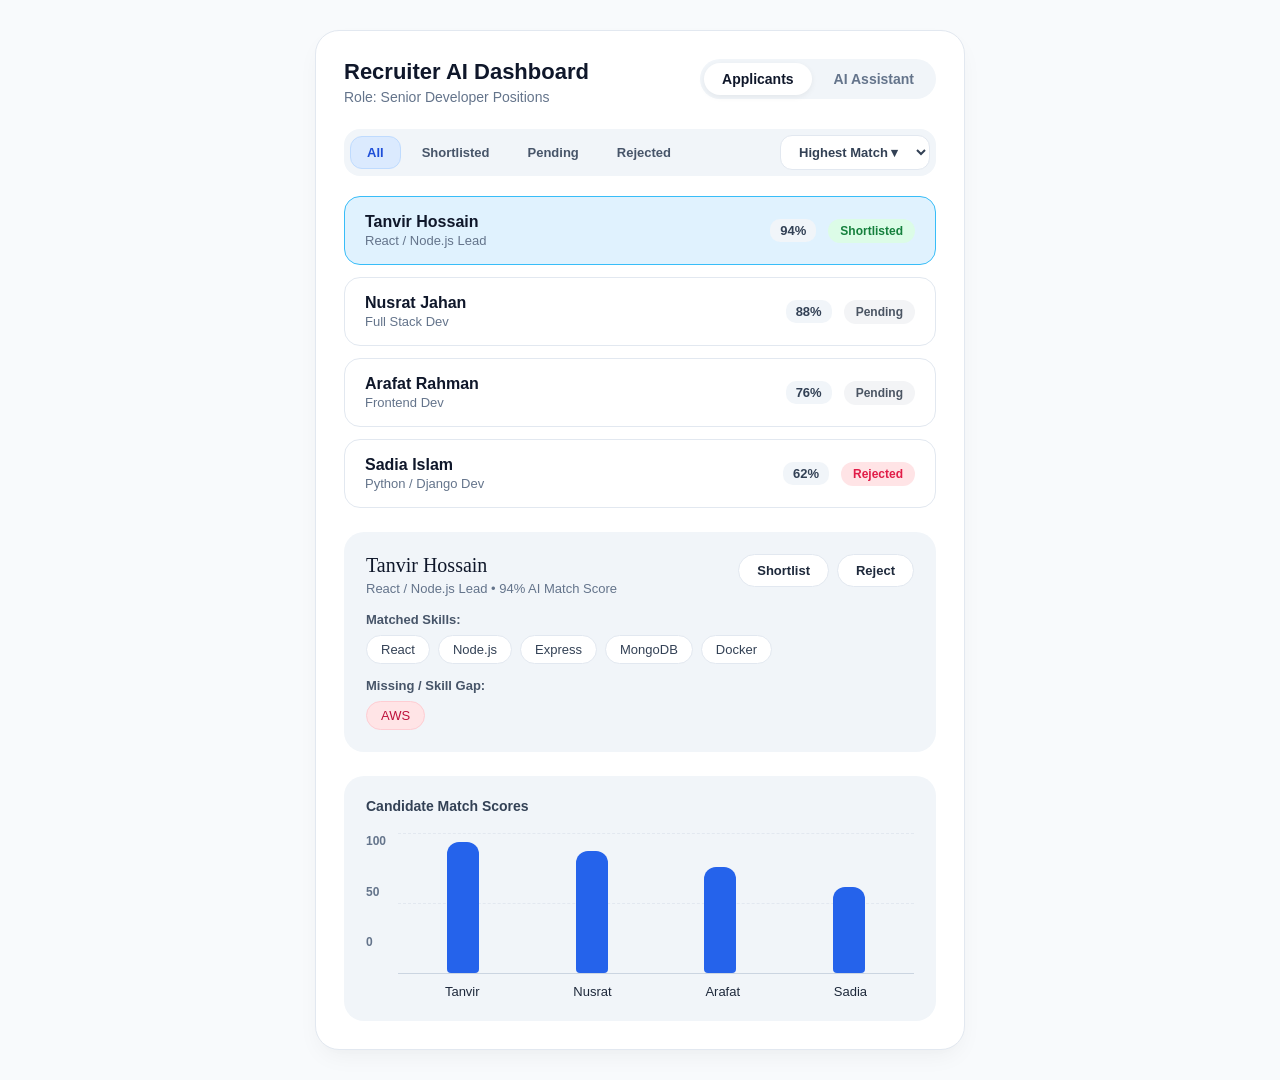
==== MID/STUDENT/For Project/Page/RecruiterDashboard.html @ 9c31777c "Add Recruiter Dashboard, candidate data, and styling for improved UI" ====
<!DOCTYPE html>
<html lang="en-US">
<head>
    <meta charset="UTF-8">
    <meta name="viewport" content="width=device-width, initial-scale=1.0">
    <title>Recruiter AI Dashboard</title>
    <link rel="stylesheet" href="../Design/Style.css">
    <script src="../JS/script.js" defer></script>
</head>
<body>

<div class="dashboard-card">

    <!-- Top Navigation Header -->
    <div class="top-header">
        <div class="header-title">
            <h2>Recruiter AI Dashboard</h2>
            <p>Role: Senior Developer Positions</p>
        </div>
        <div class="nav-toggle">
            <button class="tab-btn active" onclick="switchTab('applicants', this)">Applicants</button>
            <button class="tab-btn" onclick="switchTab('ai', this)">AI Assistant</button>
        </div>
    </div>

    <!-- TAB 1: APPLICANTS PAGE -->
    <div id="tab-applicants" class="tab-content active">

        <!-- Filter & Sort Options -->
        <div class="filter-bar">
            <div class="filter-pills">
                <button class="filter-pill active" onclick="filterCandidates('All', this)">All</button>
                <button class="filter-pill" onclick="filterCandidates('Shortlisted', this)">Shortlisted</button>
                <button class="filter-pill" onclick="filterCandidates('Pending', this)">Pending</button>
                <button class="filter-pill" onclick="filterCandidates('Rejected', this)">Rejected</button>
            </div>

            <select id="sortSelect" class="sort-select" onchange="sortCandidates()">
                <option value="highToLow">Highest Match &#9662;</option>
                <option value="lowToHigh">Lowest Match &#9662;</option>
            </select>
        </div>

        <!-- Applicant Card List -->
        <div class="candidate-list" id="candidateList">
            <!-- Populated dynamically via script.js -->
        </div>

        <!-- Candidate Detailed Skill Breakdown Panel -->
        <div class="detail-panel" id="detailPanel">
            <!-- Populated dynamically via script.js -->
        </div>

        <!-- Dynamic Candidate Match Score Bar Chart -->
        <div class="chart-card">
            <div class="chart-title">Candidate Match Scores</div>
            <div class="chart-grid">
                <div class="y-axis">
                    <span>100</span>
                    <span>50</span>
                    <span>0</span>
                </div>
                <div class="chart-body">
                    <div class="chart-bars" id="chartBars">
                        <!-- Populated dynamically via script.js -->
                    </div>
                    <div class="x-axis" id="xAxis">
                        <!-- Populated dynamically via script.js -->
                    </div>
                </div>
            </div>
        </div>

    </div>

    <!-- TAB 2: AI ASSISTANT PAGE -->
    <div id="tab-ai" class="tab-content">
        <div class="ai-card">
            <h3>AI Job Description Optimizer</h3>
            <p class="subtitle">Generate automated skill criteria or adjust candidate weighting thresholds.</p>

            <form onsubmit="applyAICriteria(event)">
                <div class="form-group">
                    <label for="positionTitle">Position Title</label>
                    <input type="text" id="positionTitle" class="form-input" value="Senior React / Node.js Lead">
                </div>

                <div class="form-group">
                    <label for="requiredSkills">Required Skills (Comma Separated)</label>
                    <textarea id="requiredSkills" class="form-textarea">React, Node.js, Express, MongoDB, Docker, AWS</textarea>
                </div>

                <button type="submit" class="btn-submit">Apply Criteria & Recalculate</button>
            </form>
        </div>
    </div>

</div>

</body>
</html>
---- MID/STUDENT/For Project/Design/Style.css ----
* {
    box-sizing: border-box;
    margin: 0;
    padding: 0;
}

body {
    font-family: -apple-system, BlinkMacSystemFont, "Segoe UI", Roboto, Helvetica, Arial, sans-serif;
    background-color: #f8fafc;
    color: #1e293b;
    padding: 30px 15px;
    display: flex;
    justify-content: center;
}

.dashboard-card {
    background-color: #ffffff;
    width: 100%;
    max-width: 650px;
    border-radius: 24px;
    padding: 28px;
    box-shadow: 0 10px 25px -5px rgba(0, 0, 0, 0.05), 0 8px 10px -6px rgba(0, 0, 0, 0.01);
    border: 1px solid #e2e8f0;
}

/* Top Header & Tab Switching */
.top-header {
    display: flex;
    justify-content: space-between;
    align-items: flex-start;
    margin-bottom: 24px;
}

.header-title h2 {
    font-size: 22px;
    font-weight: 700;
    color: #0f172a;
}

.header-title p {
    font-size: 14px;
    color: #64748b;
    margin-top: 4px;
}

.nav-toggle {
    background-color: #f1f5f9;
    padding: 4px;
    border-radius: 24px;
    display: flex;
    gap: 4px;
}

.nav-toggle button {
    border: none;
    background: transparent;
    padding: 8px 18px;
    font-size: 14px;
    font-weight: 600;
    border-radius: 20px;
    cursor: pointer;
    color: #64748b;
    transition: all 0.2s ease;
}

.nav-toggle button.active {
    background-color: #ffffff;
    color: #0f172a;
    box-shadow: 0 2px 6px rgba(0,0,0,0.06);
}

/* Tab Content Visibility */
.tab-content {
    display: none;
}

.tab-content.active {
    display: block;
}

/* Applicants Tab: Filter Bar */
.filter-bar {
    background-color: #f1f5f9;
    padding: 6px;
    border-radius: 16px;
    display: flex;
    justify-content: space-between;
    align-items: center;
    margin-bottom: 20px;
}

.filter-pills {
    display: flex;
    gap: 4px;
}

.filter-pill {
    border: 1px solid transparent;
    background: transparent;
    padding: 8px 16px;
    font-size: 13px;
    font-weight: 600;
    border-radius: 12px;
    cursor: pointer;
    color: #475569;
}

.filter-pill.active {
    background-color: #dbeafe;
    color: #1d4ed8;
    border-color: #bfdbfe;
}

.sort-select {
    background-color: #ffffff;
    border: 1px solid #e2e8f0;
    padding: 8px 14px;
    border-radius: 12px;
    font-size: 13px;
    font-weight: 600;
    color: #334155;
    outline: none;
    cursor: pointer;
}

/* Candidate Cards List */
.candidate-list {
    display: flex;
    flex-direction: column;
    gap: 12px;
    margin-bottom: 24px;
}

.candidate-card {
    background-color: #ffffff;
    border: 1px solid #e2e8f0;
    border-radius: 16px;
    padding: 16px 20px;
    display: flex;
    justify-content: space-between;
    align-items: center;
    cursor: pointer;
    transition: all 0.2s ease;
}

.candidate-card:hover {
    border-color: #cbd5e1;
}

.candidate-card.selected {
    background-color: #e0f2fe;
    border-color: #38bdf8;
}

.cand-name {
    font-size: 16px;
    font-weight: 700;
    color: #0f172a;
}

.cand-role {
    font-size: 13px;
    color: #64748b;
    margin-top: 2px;
}

.cand-meta {
    display: flex;
    align-items: center;
    gap: 12px;
}

.score-badge {
    font-size: 13px;
    font-weight: 700;
    background-color: #f1f5f9;
    color: #334155;
    padding: 4px 10px;
    border-radius: 10px;
}

.status-badge {
    font-size: 12px;
    font-weight: 600;
    padding: 5px 12px;
    border-radius: 14px;
}

.status-shortlisted { background-color: #dcfce7; color: #15803d; }
.status-pending { background-color: #f3f4f6; color: #4b5563; }
.status-rejected { background-color: #ffe4e6; color: #e11d48; }

/* Detail Panel Section */
.detail-panel {
    background-color: #f1f5f9;
    border-radius: 20px;
    padding: 22px;
    margin-bottom: 24px;
}

.detail-header {
    display: flex;
    justify-content: space-between;
    align-items: flex-start;
    margin-bottom: 16px;
}

.detail-header h3 {
    font-family: Georgia, serif;
    font-size: 20px;
    font-weight: 500;
    color: #0f172a;
}

.detail-header p {
    font-size: 13px;
    color: #64748b;
    margin-top: 4px;
}

.action-btns {
    display: flex;
    gap: 8px;
}

.btn-action {
    border: 1px solid #e2e8f0;
    background-color: #ffffff;
    padding: 8px 18px;
    border-radius: 20px;
    font-size: 13px;
    font-weight: 600;
    cursor: pointer;
    color: #1e293b;
    transition: all 0.2s;
}

.btn-action:hover {
    background-color: #f8fafc;
}

.skill-section-title {
    font-size: 13px;
    font-weight: 700;
    color: #475569;
    margin: 14px 0 8px 0;
}

.tags-container {
    display: flex;
    flex-wrap: wrap;
    gap: 8px;
}

.tag {
    font-size: 13px;
    font-weight: 500;
    padding: 6px 14px;
    border-radius: 16px;
    background-color: #ffffff;
    border: 1px solid #e2e8f0;
    color: #334155;
}

.tag-missing {
    background-color: #ffe4e6;
    color: #be123c;
    border-color: #fecdd3;
}

/* Match Score Bar Chart */
.chart-card {
    background-color: #f1f5f9;
    border-radius: 20px;
    padding: 22px;
}

.chart-title {
    font-size: 14px;
    font-weight: 700;
    color: #334155;
    margin-bottom: 20px;
}

.chart-grid {
    display: flex;
    gap: 12px;
}

.y-axis {
    display: flex;
    flex-direction: column;
    justify-content: space-between;
    font-size: 12px;
    color: #64748b;
    font-weight: 600;
    height: 140px;
    padding-bottom: 25px;
}

.chart-body {
    flex: 1;
    display: flex;
    flex-direction: column;
}

.chart-bars {
    display: flex;
    justify-content: space-around;
    align-items: flex-end;
    height: 140px;
    border-bottom: 1px solid #cbd5e1;
    position: relative;
}

.grid-line {
    position: absolute;
    width: 100%;
    border-top: 1px dashed #e2e8f0;
}

.bar-wrapper {
    display: flex;
    flex-direction: column;
    align-items: center;
    height: 100%;
    justify-content: flex-end;
    z-index: 1;
}

.bar {
    width: 32px;
    background-color: #2563eb;
    border-radius: 12px 12px 4px 4px;
    transition: height 0.4s ease;
}

.x-axis {
    display: flex;
    justify-content: space-around;
    padding-top: 10px;
}

.bar-label {
    font-size: 13px;
    color: #1e293b;
    font-weight: 500;
}

/* AI Assistant Tab Styling */
.ai-card {
    background-color: #f1f5f9;
    border-radius: 20px;
    padding: 24px;
}

.ai-card h3 {
    font-family: Georgia, serif;
    font-size: 20px;
    font-weight: 500;
    color: #0f172a;
    margin-bottom: 6px;
}

.ai-card p.subtitle {
    font-size: 13px;
    color: #64748b;
    margin-bottom: 20px;
}

.form-group {
    margin-bottom: 16px;
}

.form-group label {
    display: block;
    font-size: 13px;
    font-weight: 600;
    color: #334155;
    margin-bottom: 6px;
}

.form-input, .form-textarea {
    width: 100%;
    background-color: #ffffff;
    border: 1px solid #e2e8f0;
    border-radius: 14px;
    padding: 12px 16px;
    font-size: 14px;
    color: #0f172a;
    outline: none;
    font-family: inherit;
}

.form-textarea {
    height: 90px;
    resize: vertical;
}

.btn-submit {
    background-color: #ffffff;
    border: 1px solid #e2e8f0;
    padding: 10px 20px;
    border-radius: 20px;
    font-size: 13px;
    font-weight: 600;
    color: #0f172a;
    cursor: pointer;
    transition: background-color 0.2s;
    margin-top: 8px;
}

.btn-submit:hover {
    background-color: #f8fafc;
}
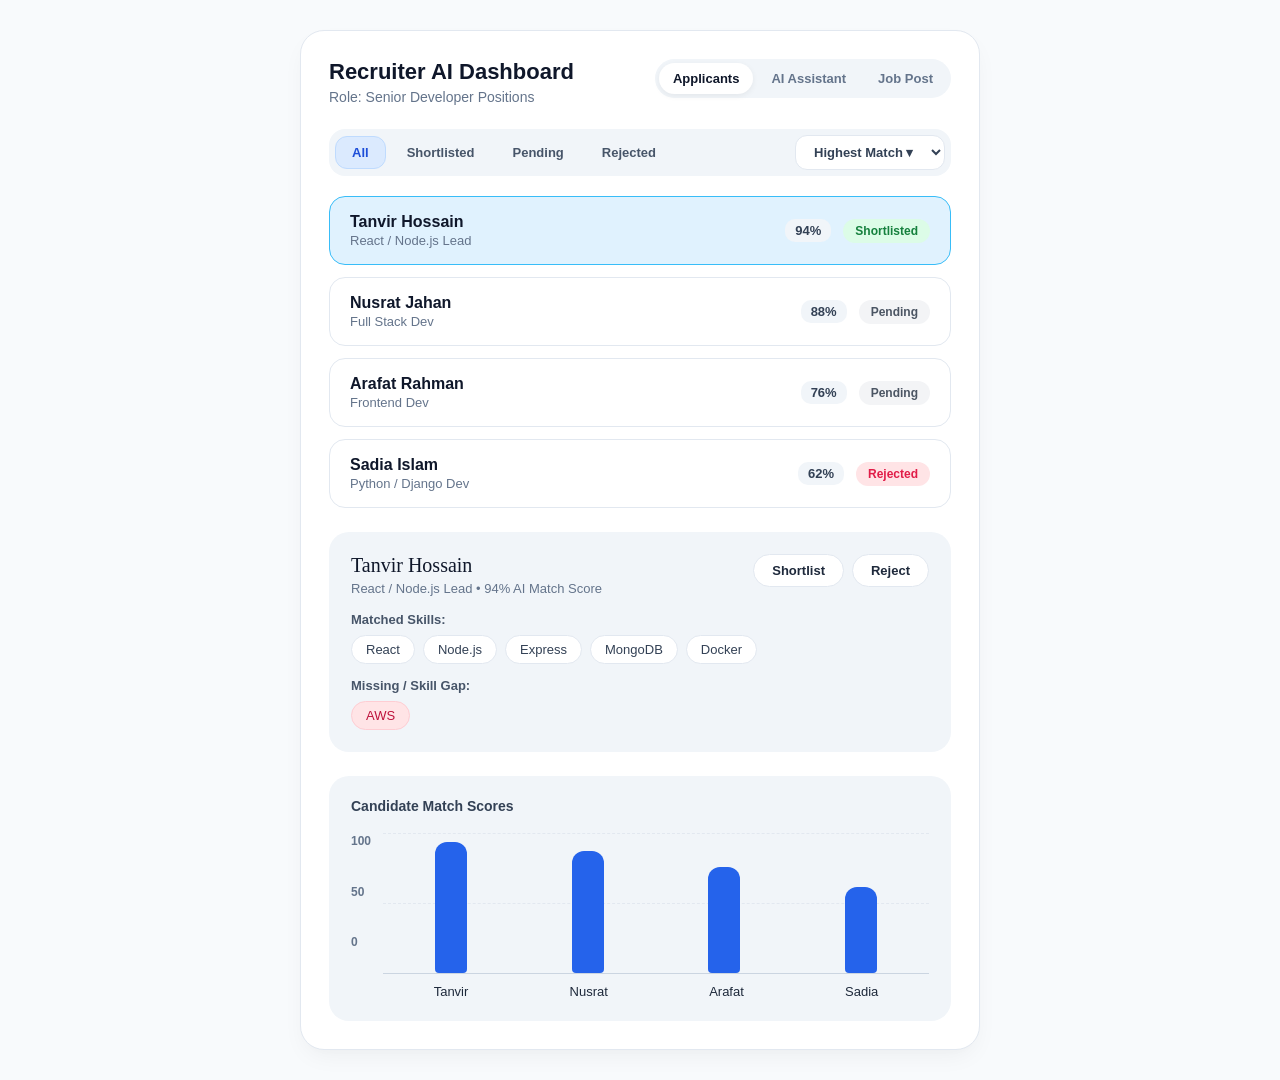
==== commit 85cb25c1: "To be modified..." ====
--- a/MID/STUDENT/For Project/Page/RecruiterDashboard.html
+++ b/MID/STUDENT/For Project/Page/RecruiterDashboard.html
@@ -20,6 +20,7 @@
         <div class="nav-toggle">
             <button class="tab-btn active" onclick="switchTab('applicants', this)">Applicants</button>
             <button class="tab-btn" onclick="switchTab('ai', this)">AI Assistant</button>
+            <button class="tab-btn" onclick="switchTab('jobPost', this)">Job Post</button>
         </div>
     </div>
 
@@ -95,6 +96,59 @@
         </div>
     </div>
 
+    <!-- TAB 3: JOB POST PAGE -->
+    <div id="tab-jobPost" class="tab-content">
+        <div class="job-post-card">
+            <h3>Create & Manage Job Vacancies</h3>
+            <p class="subtitle">Post new job openings, specify skill requirements, locations, salary, and active vacancies.</p>
+
+            <form id="jobPostForm" onsubmit="handleJobSubmit(event)">
+                <div class="form-group">
+                    <label for="jobTitleInput">Job Title</label>
+                    <input type="text" id="jobTitleInput" class="form-input" placeholder="e.g. Full Stack Engineer" required>
+                </div>
+
+                <div class="form-row">
+                    <div class="form-group">
+                        <label for="jobLocationInput">Location</label>
+                        <input type="text" id="jobLocationInput" class="form-input" placeholder="e.g. Remote / Dhaka">
+                    </div>
+                    <div class="form-group">
+                        <label for="jobSalaryInput">Salary Range</label>
+                        <input type="text" id="jobSalaryInput" class="form-input" placeholder="e.g. $1,000 - $1,500">
+                    </div>
+                </div>
+
+                <div class="form-row">
+                    <div class="form-group">
+                        <label for="jobVacancyInput">Vacancy Count</label>
+                        <input type="number" id="jobVacancyInput" class="form-input" placeholder="e.g. 2" min="1">
+                    </div>
+                    <div class="form-group">
+                        <label for="jobSkillsInput">Required Skills (Comma Separated)</label>
+                        <input type="text" id="jobSkillsInput" class="form-input" placeholder="e.g. React, Node.js, Docker" required>
+                    </div>
+                </div>
+
+                <div class="form-group">
+                    <label for="jobDescInput">Job Description / Info</label>
+                    <textarea id="jobDescInput" class="form-textarea" placeholder="Enter job summary and requirements to show customers..."></textarea>
+                </div>
+
+                <button type="submit" id="jobSubmitBtn" class="btn-submit">Post Job Vacancy</button>
+            </form>
+        </div>
+
+        <!-- Posted Jobs List Section -->
+        <div class="job-post-card">
+            <h3>Active Job Postings</h3>
+            <p class="subtitle">Manage, edit, or delete your posted job vacancies.</p>
+            <div id="postedJobsList">
+                <!-- Dynamically populated via script.js -->
+            </div>
+        </div>
+    </div>
+
 </div>
 
 </body>
--- a/MID/STUDENT/For Project/Design/Style.css
+++ b/MID/STUDENT/For Project/Design/Style.css
@@ -16,7 +16,7 @@
 .dashboard-card {
     background-color: #ffffff;
     width: 100%;
-    max-width: 650px;
+    max-width: 680px;
     border-radius: 24px;
     padding: 28px;
     box-shadow: 0 10px 25px -5px rgba(0, 0, 0, 0.05), 0 8px 10px -6px rgba(0, 0, 0, 0.01);
@@ -54,8 +54,8 @@
 .nav-toggle button {
     border: none;
     background: transparent;
-    padding: 8px 18px;
-    font-size: 14px;
+    padding: 8px 14px;
+    font-size: 13px;
     font-weight: 600;
     border-radius: 20px;
     cursor: pointer;
@@ -347,14 +347,15 @@
     font-weight: 500;
 }
 
-/* AI Assistant Tab Styling */
-.ai-card {
+/* AI Assistant & Job Post Form Styling */
+.ai-card, .job-post-card {
     background-color: #f1f5f9;
     border-radius: 20px;
     padding: 24px;
-}
-
-.ai-card h3 {
+    margin-bottom: 20px;
+}
+
+.ai-card h3, .job-post-card h3 {
     font-family: Georgia, serif;
     font-size: 20px;
     font-weight: 500;
@@ -362,7 +363,7 @@
     margin-bottom: 6px;
 }
 
-.ai-card p.subtitle {
+.ai-card p.subtitle, .job-post-card p.subtitle {
     font-size: 13px;
     color: #64748b;
     margin-bottom: 20px;
@@ -370,6 +371,15 @@
 
 .form-group {
     margin-bottom: 16px;
+}
+
+.form-row {
+    display: flex;
+    gap: 12px;
+}
+
+.form-row .form-group {
+    flex: 1;
 }
 
 .form-group label {
@@ -393,23 +403,97 @@
 }
 
 .form-textarea {
-    height: 90px;
+    height: 80px;
     resize: vertical;
 }
 
 .btn-submit {
-    background-color: #ffffff;
-    border: 1px solid #e2e8f0;
-    padding: 10px 20px;
-    border-radius: 20px;
-    font-size: 13px;
-    font-weight: 600;
-    color: #0f172a;
+    background-color: #2563eb;
+    border: none;
+    padding: 12px 24px;
+    border-radius: 20px;
+    font-size: 14px;
+    font-weight: 600;
+    color: #ffffff;
     cursor: pointer;
     transition: background-color 0.2s;
     margin-top: 8px;
 }
 
 .btn-submit:hover {
-    background-color: #f8fafc;
+    background-color: #1d4ed8;
+}
+
+/* Job Cards List Styling */
+.job-item-card {
+    background-color: #ffffff;
+    border: 1px solid #e2e8f0;
+    border-radius: 16px;
+    padding: 16px 20px;
+    margin-bottom: 12px;
+    display: flex;
+    justify-content: space-between;
+    align-items: center;
+}
+
+.job-info h4 {
+    font-size: 16px;
+    color: #0f172a;
+    font-weight: 700;
+}
+
+.job-info p {
+    font-size: 12px;
+    color: #64748b;
+    margin-top: 3px;
+}
+
+.job-actions {
+    display: flex;
+    gap: 8px;
+}
+
+.btn-edit {
+    background-color: #e0f2fe;
+    color: #0369a1;
+    border: none;
+    padding: 6px 14px;
+    border-radius: 12px;
+    font-size: 12px;
+    font-weight: 600;
+    cursor: pointer;
+}
+
+.btn-delete {
+    background-color: #ffe4e6;
+    color: #be123c;
+    border: none;
+    padding: 6px 14px;
+    border-radius: 12px;
+    font-size: 12px;
+    font-weight: 600;
+    cursor: pointer;
+}
+
+/* Custom Alert Message Box */
+.custom-alert {
+    position: fixed;
+    top: 20px;
+    right: 20px;
+    background-color: #0f172a;
+    color: #ffffff;
+    padding: 14px 24px;
+    border-radius: 14px;
+    font-size: 14px;
+    font-weight: 600;
+    box-shadow: 0 10px 15px -3px rgba(0,0,0,0.2);
+    z-index: 1000;
+    animation: fadeInOut 3s ease forwards;
+}
+
+@keyframes fadeInOut {
+    0% { opacity: 0; transform: translateY(-10px); }
+    15% { opacity: 1; transform: translateY(0); }
+    85% { opacity: 1; transform: translateY(0); }
+    100% { opacity: 0; transform: translateY(-10px); }
 }
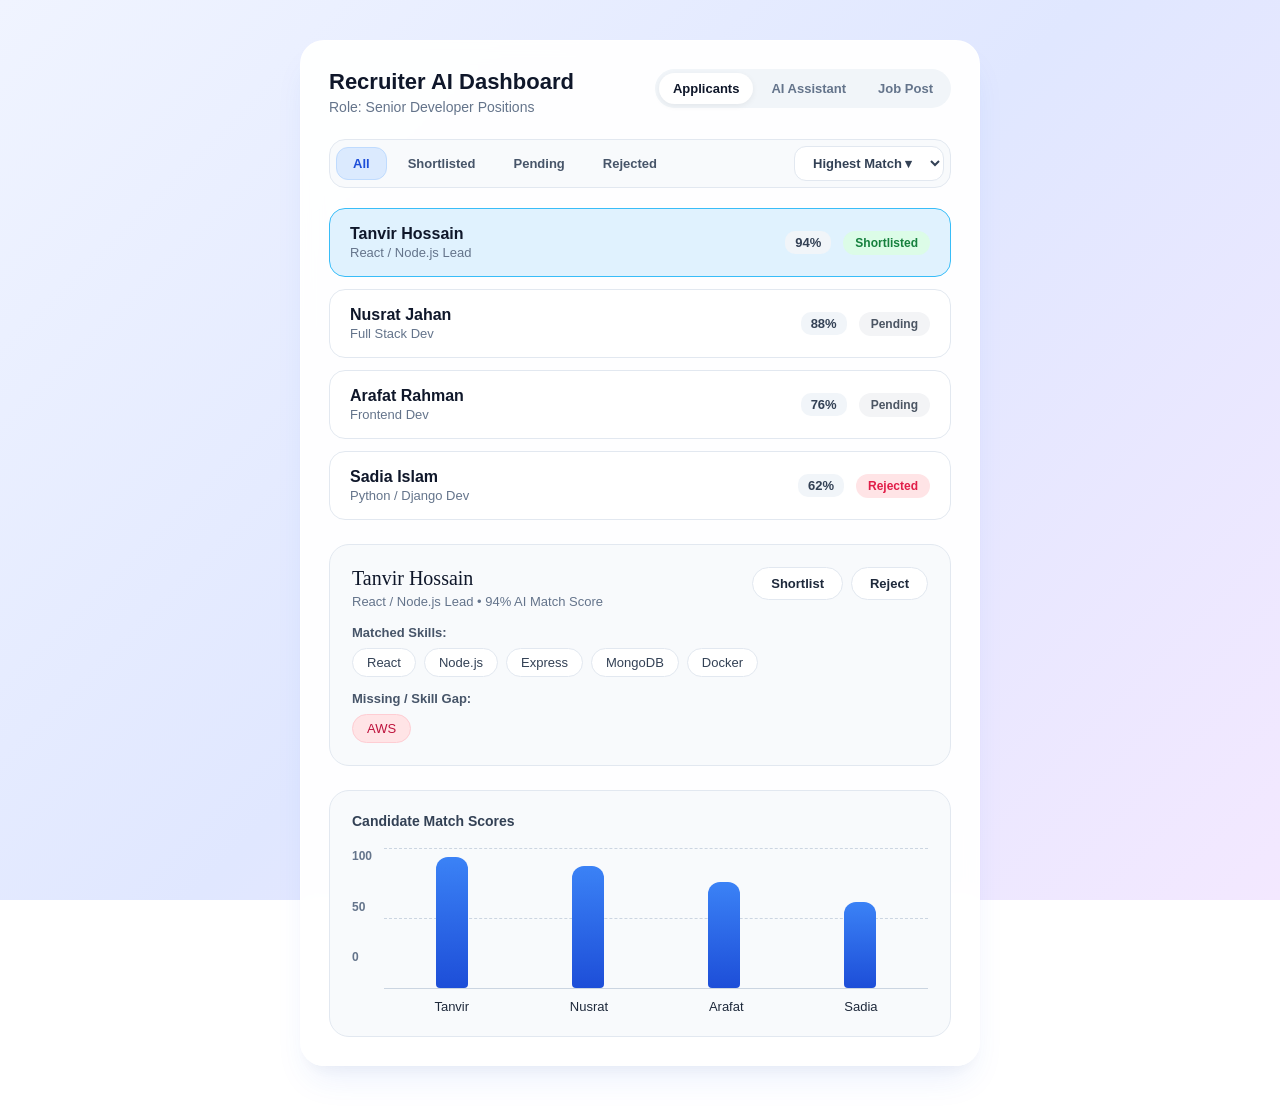
==== commit a8b162dc: "Final Project Prototype." ====
--- a/MID/STUDENT/For Project/Page/RecruiterDashboard.html
+++ b/MID/STUDENT/For Project/Page/RecruiterDashboard.html
@@ -11,7 +11,7 @@
 
 <div class="dashboard-card">
 
-    <!-- Top Navigation Header -->
+    
     <div class="top-header">
         <div class="header-title">
             <h2>Recruiter AI Dashboard</h2>
@@ -24,10 +24,10 @@
         </div>
     </div>
 
-    <!-- TAB 1: APPLICANTS PAGE -->
+    
     <div id="tab-applicants" class="tab-content active">
 
-        <!-- Filter & Sort Options -->
+        
         <div class="filter-bar">
             <div class="filter-pills">
                 <button class="filter-pill active" onclick="filterCandidates('All', this)">All</button>
@@ -42,17 +42,17 @@
             </select>
         </div>
 
-        <!-- Applicant Card List -->
+        
         <div class="candidate-list" id="candidateList">
-            <!-- Populated dynamically via script.js -->
+            
         </div>
 
-        <!-- Candidate Detailed Skill Breakdown Panel -->
+        
         <div class="detail-panel" id="detailPanel">
-            <!-- Populated dynamically via script.js -->
+            
         </div>
 
-        <!-- Dynamic Candidate Match Score Bar Chart -->
+        
         <div class="chart-card">
             <div class="chart-title">Candidate Match Scores</div>
             <div class="chart-grid">
@@ -63,10 +63,10 @@
                 </div>
                 <div class="chart-body">
                     <div class="chart-bars" id="chartBars">
-                        <!-- Populated dynamically via script.js -->
+                        
                     </div>
                     <div class="x-axis" id="xAxis">
-                        <!-- Populated dynamically via script.js -->
+                        
                     </div>
                 </div>
             </div>
@@ -74,7 +74,7 @@
 
     </div>
 
-    <!-- TAB 2: AI ASSISTANT PAGE -->
+    
     <div id="tab-ai" class="tab-content">
         <div class="ai-card">
             <h3>AI Job Description Optimizer</h3>
@@ -96,26 +96,29 @@
         </div>
     </div>
 
-    <!-- TAB 3: JOB POST PAGE -->
+    
     <div id="tab-jobPost" class="tab-content">
         <div class="job-post-card">
             <h3>Create & Manage Job Vacancies</h3>
             <p class="subtitle">Post new job openings, specify skill requirements, locations, salary, and active vacancies.</p>
 
-            <form id="jobPostForm" onsubmit="handleJobSubmit(event)">
+            <form id="jobPostForm" onsubmit="handleJobSubmit(event)" novalidate>
                 <div class="form-group">
                     <label for="jobTitleInput">Job Title</label>
-                    <input type="text" id="jobTitleInput" class="form-input" placeholder="e.g. Full Stack Engineer" required>
+                    <input type="text" id="jobTitleInput" class="form-input" placeholder="e.g. Full Stack Engineer">
+                    <div id="jobTitleError" class="error-text"></div>
                 </div>
 
                 <div class="form-row">
                     <div class="form-group">
                         <label for="jobLocationInput">Location</label>
                         <input type="text" id="jobLocationInput" class="form-input" placeholder="e.g. Remote / Dhaka">
+                        <div id="jobLocationError" class="error-text"></div>
                     </div>
                     <div class="form-group">
                         <label for="jobSalaryInput">Salary Range</label>
                         <input type="text" id="jobSalaryInput" class="form-input" placeholder="e.g. $1,000 - $1,500">
+                        <div id="jobSalaryError" class="error-text"></div>
                     </div>
                 </div>
 
@@ -123,28 +126,55 @@
                     <div class="form-group">
                         <label for="jobVacancyInput">Vacancy Count</label>
                         <input type="number" id="jobVacancyInput" class="form-input" placeholder="e.g. 2" min="1">
+                        <div id="jobVacancyError" class="error-text"></div>
                     </div>
                     <div class="form-group">
-                        <label for="jobSkillsInput">Required Skills (Comma Separated)</label>
-                        <input type="text" id="jobSkillsInput" class="form-input" placeholder="e.g. React, Node.js, Docker" required>
+                        <label for="jobExperienceInput">Experience Required</label>
+                        <input type="text" id="jobExperienceInput" class="form-input" placeholder="e.g. 2 Years or N/A">
+                        <div id="jobExperienceError" class="error-text"></div>
                     </div>
+                </div>
+
+                <div class="form-row">
+                    <div class="form-group">
+                        <label for="jobTypeInput">Job Type</label>
+                        <select id="jobTypeInput" class="form-select">
+                            <option value="">Select Job Type</option>
+                            <option value="Internship">Internship</option>
+                            <option value="Full-Time Job">Full-Time Job</option>
+                            <option value="Part-Time Job">Part-Time Job</option>
+                        </select>
+                        <div id="jobTypeError" class="error-text"></div>
+                    </div>
+                    <div class="form-group">
+                        <label for="jobDeadlineInput">Deadline (Calendar)</label>
+                        <input type="date" id="jobDeadlineInput" class="form-input">
+                        <div id="jobDeadlineError" class="error-text"></div>
+                    </div>
+                </div>
+
+                <div class="form-group">
+                    <label for="jobSkillsInput">Required Skills (Comma Separated)</label>
+                    <input type="text" id="jobSkillsInput" class="form-input" placeholder="e.g. React, Node.js, Docker">
+                    <div id="jobSkillsError" class="error-text"></div>
                 </div>
 
                 <div class="form-group">
                     <label for="jobDescInput">Job Description / Info</label>
                     <textarea id="jobDescInput" class="form-textarea" placeholder="Enter job summary and requirements to show customers..."></textarea>
+                    <div id="jobDescError" class="error-text"></div>
                 </div>
 
                 <button type="submit" id="jobSubmitBtn" class="btn-submit">Post Job Vacancy</button>
             </form>
         </div>
 
-        <!-- Posted Jobs List Section -->
+        
         <div class="job-post-card">
             <h3>Active Job Postings</h3>
             <p class="subtitle">Manage, edit, or delete your posted job vacancies.</p>
             <div id="postedJobsList">
-                <!-- Dynamically populated via script.js -->
+                
             </div>
         </div>
     </div>
--- a/MID/STUDENT/For Project/Design/Style.css
+++ b/MID/STUDENT/For Project/Design/Style.css
@@ -6,24 +6,28 @@
 
 body {
     font-family: -apple-system, BlinkMacSystemFont, "Segoe UI", Roboto, Helvetica, Arial, sans-serif;
-    background-color: #f8fafc;
+    
+    background: linear-gradient(135deg, #f0f4ff 0%, #e0e7ff 50%, #f3e8ff 100%);
+    background-attachment: fixed;
     color: #1e293b;
-    padding: 30px 15px;
+    padding: 40px 15px;
     display: flex;
     justify-content: center;
+    min-height: 100vh;
 }
 
 .dashboard-card {
-    background-color: #ffffff;
+    background-color: rgba(255, 255, 255, 0.95);
+    backdrop-filter: blur(10px);
     width: 100%;
     max-width: 680px;
     border-radius: 24px;
     padding: 28px;
-    box-shadow: 0 10px 25px -5px rgba(0, 0, 0, 0.05), 0 8px 10px -6px rgba(0, 0, 0, 0.01);
-    border: 1px solid #e2e8f0;
-}
-
-/* Top Header & Tab Switching */
+    box-shadow: 0 20px 35px -10px rgba(37, 99, 235, 0.1), 0 10px 15px -5px rgba(0, 0, 0, 0.04);
+    border: 1px solid rgba(255, 255, 255, 0.8);
+}
+
+
 .top-header {
     display: flex;
     justify-content: space-between;
@@ -69,7 +73,7 @@
     box-shadow: 0 2px 6px rgba(0,0,0,0.06);
 }
 
-/* Tab Content Visibility */
+
 .tab-content {
     display: none;
 }
@@ -78,9 +82,10 @@
     display: block;
 }
 
-/* Applicants Tab: Filter Bar */
+
 .filter-bar {
-    background-color: #f1f5f9;
+    background-color: #f8fafc;
+    border: 1px solid #e2e8f0;
     padding: 6px;
     border-radius: 16px;
     display: flex;
@@ -123,7 +128,7 @@
     cursor: pointer;
 }
 
-/* Candidate Cards List */
+
 .candidate-list {
     display: flex;
     flex-direction: column;
@@ -145,6 +150,7 @@
 
 .candidate-card:hover {
     border-color: #cbd5e1;
+    transform: translateY(-1px);
 }
 
 .candidate-card.selected {
@@ -190,9 +196,10 @@
 .status-pending { background-color: #f3f4f6; color: #4b5563; }
 .status-rejected { background-color: #ffe4e6; color: #e11d48; }
 
-/* Detail Panel Section */
+
 .detail-panel {
-    background-color: #f1f5f9;
+    background-color: #f8fafc;
+    border: 1px solid #e2e8f0;
     border-radius: 20px;
     padding: 22px;
     margin-bottom: 24px;
@@ -236,7 +243,7 @@
 }
 
 .btn-action:hover {
-    background-color: #f8fafc;
+    background-color: #f1f5f9;
 }
 
 .skill-section-title {
@@ -268,9 +275,10 @@
     border-color: #fecdd3;
 }
 
-/* Match Score Bar Chart */
+
 .chart-card {
-    background-color: #f1f5f9;
+    background-color: #f8fafc;
+    border: 1px solid #e2e8f0;
     border-radius: 20px;
     padding: 22px;
 }
@@ -316,7 +324,7 @@
 .grid-line {
     position: absolute;
     width: 100%;
-    border-top: 1px dashed #e2e8f0;
+    border-top: 1px dashed #cbd5e1;
 }
 
 .bar-wrapper {
@@ -330,7 +338,7 @@
 
 .bar {
     width: 32px;
-    background-color: #2563eb;
+    background: linear-gradient(180deg, #3b82f6 0%, #1d4ed8 100%);
     border-radius: 12px 12px 4px 4px;
     transition: height 0.4s ease;
 }
@@ -347,9 +355,10 @@
     font-weight: 500;
 }
 
-/* AI Assistant & Job Post Form Styling */
+
 .ai-card, .job-post-card {
-    background-color: #f1f5f9;
+    background-color: #f8fafc;
+    border: 1px solid #e2e8f0;
     border-radius: 20px;
     padding: 24px;
     margin-bottom: 20px;
@@ -390,16 +399,22 @@
     margin-bottom: 6px;
 }
 
-.form-input, .form-textarea {
+.form-input, .form-textarea, .form-select {
     width: 100%;
     background-color: #ffffff;
-    border: 1px solid #e2e8f0;
+    border: 1px solid #cbd5e1;
     border-radius: 14px;
     padding: 12px 16px;
     font-size: 14px;
     color: #0f172a;
     outline: none;
     font-family: inherit;
+    transition: border-color 0.2s, box-shadow 0.2s;
+}
+
+.form-input:focus, .form-textarea:focus, .form-select:focus {
+    border-color: #3b82f6;
+    box-shadow: 0 0 0 3px rgba(59, 130, 246, 0.15);
 }
 
 .form-textarea {
@@ -407,8 +422,16 @@
     resize: vertical;
 }
 
+
+.error-text {
+    color: #ef4444;
+    font-size: 12px;
+    font-weight: 600;
+    margin-top: 4px;
+}
+
 .btn-submit {
-    background-color: #2563eb;
+    background: linear-gradient(135deg, #2563eb 0%, #1d4ed8 100%);
     border: none;
     padding: 12px 24px;
     border-radius: 20px;
@@ -416,15 +439,17 @@
     font-weight: 600;
     color: #ffffff;
     cursor: pointer;
-    transition: background-color 0.2s;
+    transition: all 0.2s;
     margin-top: 8px;
+    box-shadow: 0 4px 12px rgba(37, 99, 235, 0.25);
 }
 
 .btn-submit:hover {
-    background-color: #1d4ed8;
-}
-
-/* Job Cards List Styling */
+    background: linear-gradient(135deg, #1d4ed8 0%, #1e40af 100%);
+    box-shadow: 0 6px 15px rgba(37, 99, 235, 0.35);
+}
+
+
 .job-item-card {
     background-color: #ffffff;
     border: 1px solid #e2e8f0;
@@ -475,7 +500,7 @@
     cursor: pointer;
 }
 
-/* Custom Alert Message Box */
+
 .custom-alert {
     position: fixed;
     top: 20px;
@@ -486,7 +511,7 @@
     border-radius: 14px;
     font-size: 14px;
     font-weight: 600;
-    box-shadow: 0 10px 15px -3px rgba(0,0,0,0.2);
+    box-shadow: 0 10px 25px -3px rgba(0,0,0,0.25);
     z-index: 1000;
     animation: fadeInOut 3s ease forwards;
 }
